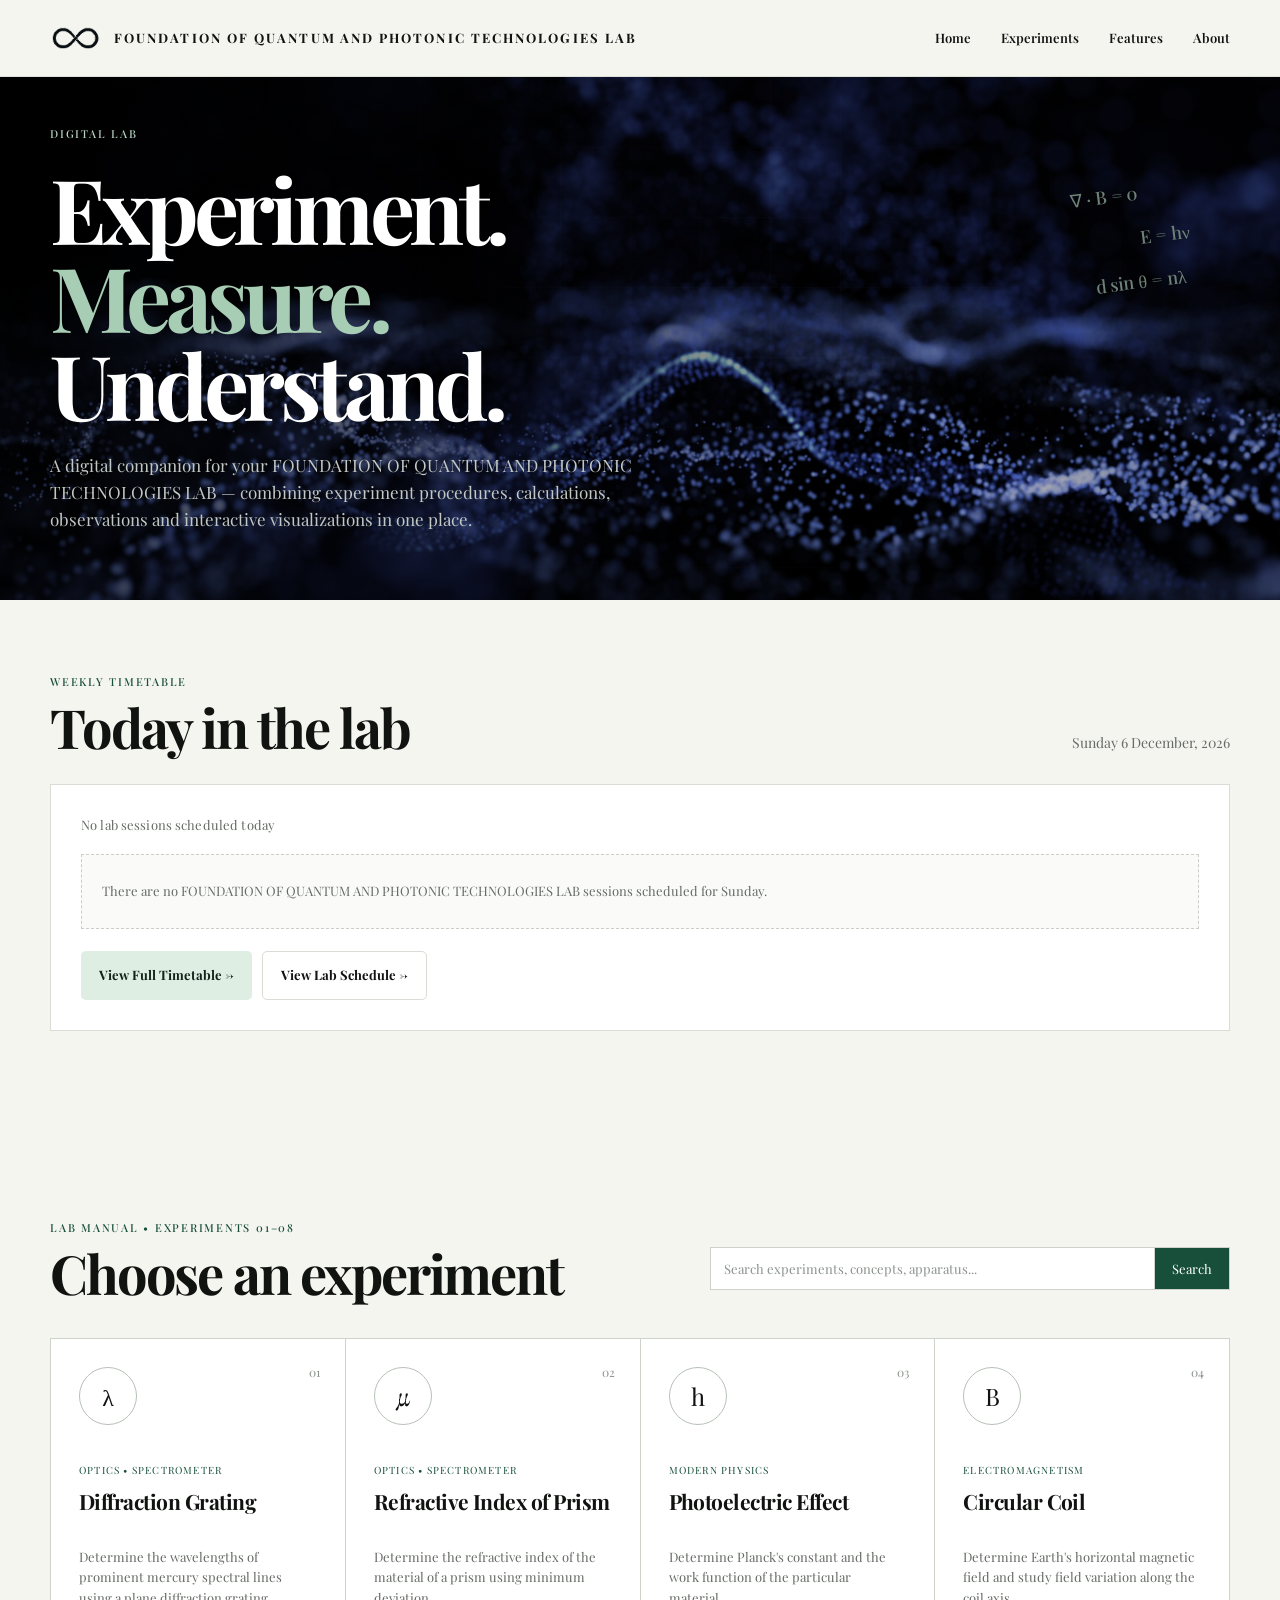
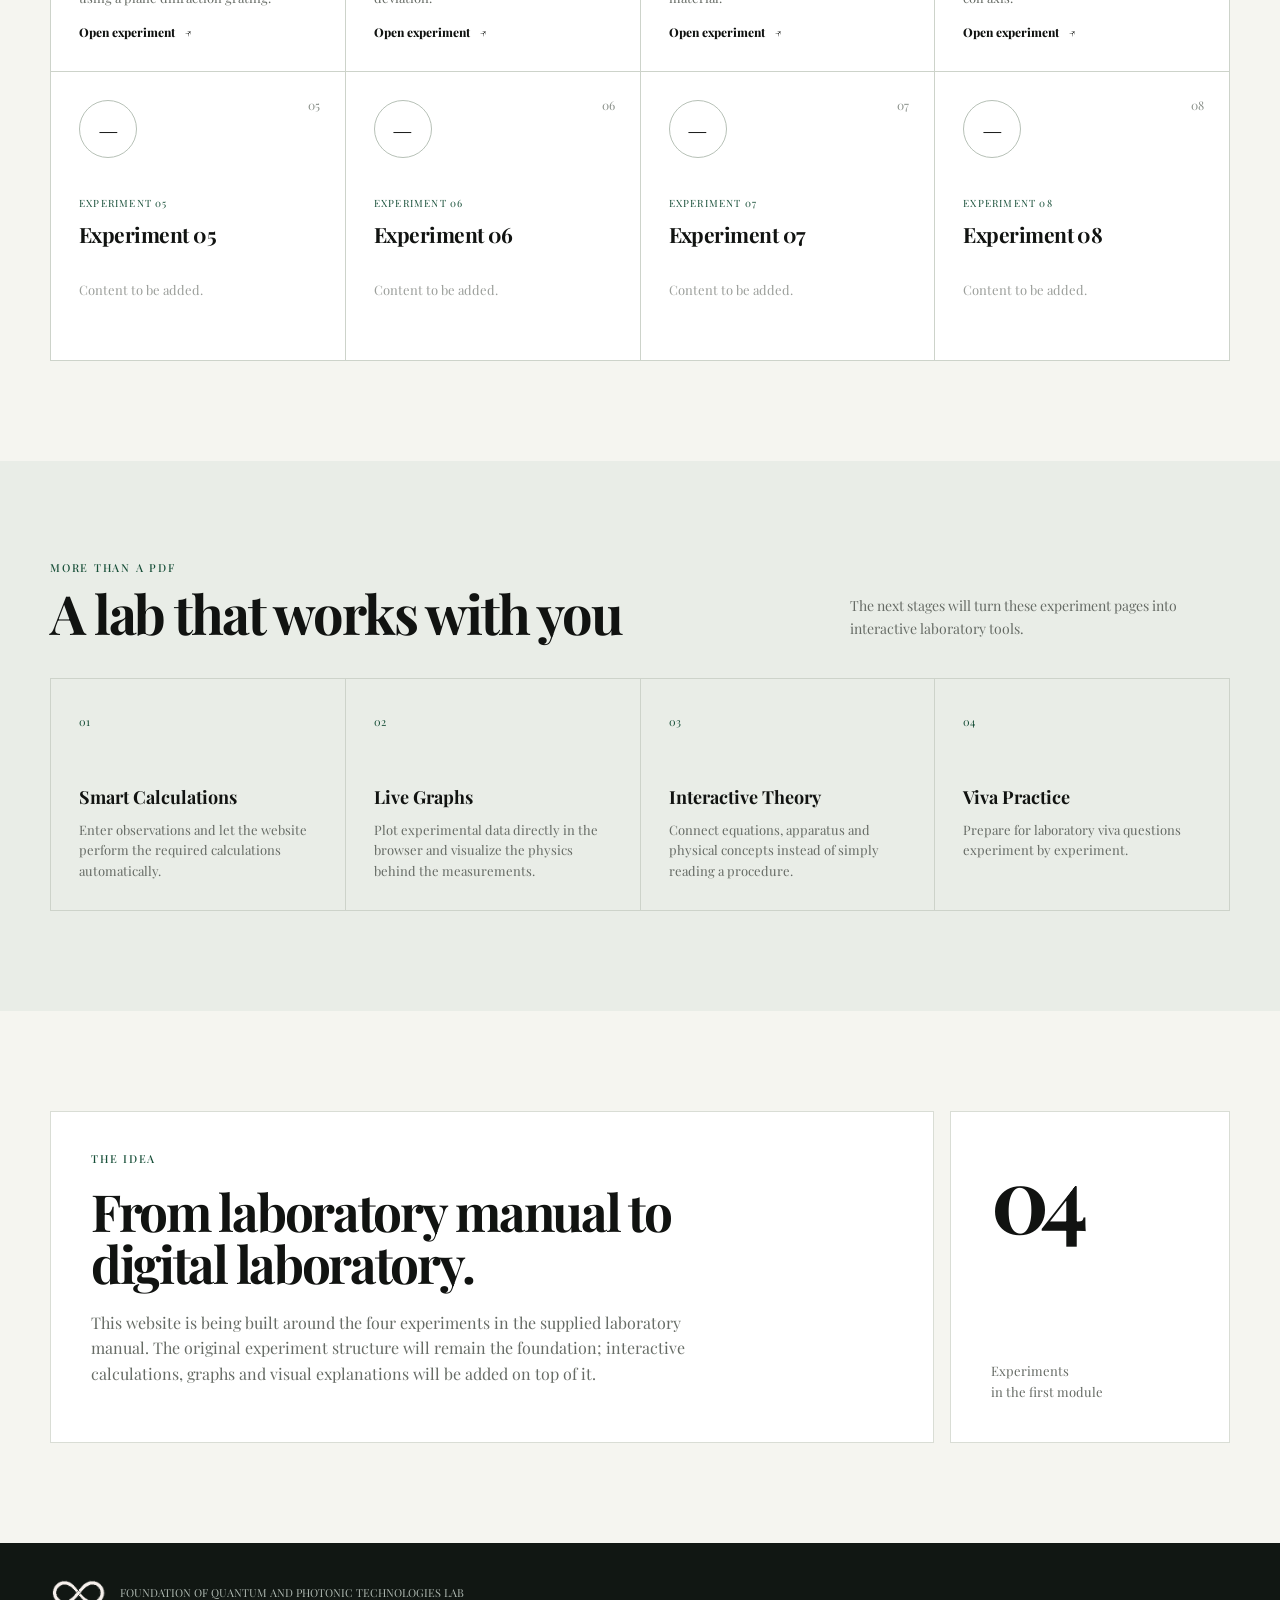
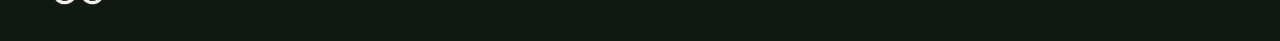
==== index.html @ fe09e34f "Add files via upload" ====
<!DOCTYPE html>
<html lang="en">
<head>
<link rel="preconnect" href="https://fonts.googleapis.com">
<link rel="preconnect" href="https://fonts.gstatic.com" crossorigin>
<link href="https://fonts.googleapis.com/css2?family=Playfair+Display:wght@400;500;600;700&display=swap" rel="stylesheet">
  <meta charset="UTF-8">
  <meta name="viewport" content="width=device-width, initial-scale=1.0">
  <meta name="description" content="Interactive FOUNDATION OF QUANTUM AND PHOTONIC TECHNOLOGIES LAB">
  <title>FOUNDATION OF QUANTUM AND PHOTONIC TECHNOLOGIES LAB</title>
  <link rel="stylesheet" href="style.css">
<style id="playfair-global">
html, body, body * {
  font-family: "Playfair Display", Georgia, serif !important;
}
</style>
</head>
<body>
  <header class="site-header">
    <nav class="nav container">
      <a class="brand" href="#">
        <span class="brand-mark" aria-hidden="true"><img src="infinity-logo.png" alt=""></span>
        <span>
          <strong>FOUNDATION OF QUANTUM AND PHOTONIC TECHNOLOGIES LAB</strong>
        </span>
      </a>

      <button class="menu-toggle" aria-label="Open navigation">☰</button>

      <div class="nav-links">
        <a href="#home">Home</a>
        <a href="#experiments">Experiments</a>
        <a href="#features">Features</a>
        <a href="#about">About</a>
      </div>
    </nav>
  </header>

  <main>
    <section id="home" class="hero">
      <div class="hero-grid"></div>
      <div class="container hero-content">
        <div class="eyebrow">DIGITAL LAB</div>
        <h1>Experiment.<br><span>Measure.</span> Understand.</h1>
        <p>
          A digital companion for your FOUNDATION OF QUANTUM AND PHOTONIC TECHNOLOGIES LAB —
          combining experiment procedures, calculations, observations and
          interactive visualizations in one place.
        </p>
      </div>

      <div class="hero-equation" aria-hidden="true">
        <span>∇ · B = 0</span>
        <span>E = hν</span>
        <span>d sin θ = nλ</span>
      </div>
    </section>

    <section id="today-lab" class="section today-section">
      <div class="container">
        <div class="section-heading today-heading">
          <div>
            <div class="eyebrow">WEEKLY TIMETABLE</div>
            <h2>Today in the lab</h2>
          </div>
          <div class="today-date" id="today-date">Loading today's schedule…</div>
        </div>

        <div class="today-panel">
          <div class="today-status" id="today-status"></div>
          <div class="session-list" id="session-list" aria-live="polite"></div>
          <div class="today-actions">
            <a class="button primary" href="Engineering_Physics_Odd_Sem_Time_Table_2026.pdf" target="_blank" rel="noopener">View Full Timetable →</a>
            <a class="button secondary dark-button" href="lab-schedule.html" target="_blank" rel="noopener">View Lab Schedule →</a>
          </div>
        </div>
      </div>
    </section>

    <section id="experiments" class="section container">
      <div class="section-heading">
        <div>
          <div class="eyebrow">LAB MANUAL • EXPERIMENTS 01–08</div>
          <h2>Choose an experiment</h2>
        </div>
        <div class="experiment-search-heading">
          <label class="sr-only" for="lab-search">Search experiments and concepts</label>
          <div class="lab-search-wrap experiment-search-wrap">
            <input id="lab-search" type="search" autocomplete="off" placeholder="Search experiments, concepts, apparatus...">
            <button id="lab-search-button" type="button">Search</button>
          </div>
          <div id="lab-search-results" class="lab-search-results experiment-search-results" aria-live="polite"></div>
        </div>
      </div>

      <div class="experiment-grid">
        <article class="experiment-card featured">
          <div class="card-number">01</div>
          <div class="card-icon">λ</div>
          <div class="card-body">
            <span class="tag">OPTICS • SPECTROMETER</span>
            <h3>Diffraction Grating</h3>
            <p>Determine the wavelengths of prominent mercury spectral lines using a plane diffraction grating.</p>
            <a href="experiment-01.html">Open experiment <span>↗</span></a>
          </div>
        </article>

        <article class="experiment-card">
          <div class="card-number">02</div>
          <div class="card-icon">μ</div>
          <div class="card-body">
            <span class="tag">OPTICS • SPECTROMETER</span>
            <h3>Refractive Index of Prism</h3>
            <p>Determine the refractive index of the material of a prism using minimum deviation.</p>
            <a href="experiment-02.html">Open experiment <span>↗</span></a>
          </div>
        </article>

        <article class="experiment-card">
          <div class="card-number">03</div>
          <div class="card-icon">h</div>
          <div class="card-body">
            <span class="tag">MODERN PHYSICS</span>
            <h3>Photoelectric Effect</h3>
            <p>Determine Planck's constant and the work function of the particular material.</p>
            <a href="experiment-03.html">Open experiment <span>↗</span></a>
          </div>
        </article>

        <article class="experiment-card">
          <div class="card-number">04</div>
          <div class="card-icon">B</div>
          <div class="card-body">
            <span class="tag">ELECTROMAGNETISM</span>
            <h3>Circular Coil</h3>
            <p>Determine Earth's horizontal magnetic field and study field variation along the coil axis.</p>
            <a href="experiment-04.html">Open experiment <span>↗</span></a>
          </div>
        </article>
        <article class="experiment-card placeholder-card">
          <div class="card-number">05</div>
          <div class="card-icon">—</div>
          <div class="card-body">
            <span class="tag">EXPERIMENT 05</span>
            <h3>Experiment 05</h3>
            <p>Content to be added.</p>
          </div>
        </article>

        <article class="experiment-card placeholder-card">
          <div class="card-number">06</div>
          <div class="card-icon">—</div>
          <div class="card-body">
            <span class="tag">EXPERIMENT 06</span>
            <h3>Experiment 06</h3>
            <p>Content to be added.</p>
          </div>
        </article>

        <article class="experiment-card placeholder-card">
          <div class="card-number">07</div>
          <div class="card-icon">—</div>
          <div class="card-body">
            <span class="tag">EXPERIMENT 07</span>
            <h3>Experiment 07</h3>
            <p>Content to be added.</p>
          </div>
        </article>

        <article class="experiment-card placeholder-card">
          <div class="card-number">08</div>
          <div class="card-icon">—</div>
          <div class="card-body">
            <span class="tag">EXPERIMENT 08</span>
            <h3>Experiment 08</h3>
            <p>Content to be added.</p>
          </div>
        </article>
      </div>
    </section>

    <section id="features" class="section feature-section">
      <div class="container">
        <div class="section-heading">
          <div>
            <div class="eyebrow">MORE THAN A PDF</div>
            <h2>A lab that works with you</h2>
          </div>
          <p>The next stages will turn these experiment pages into interactive laboratory tools.</p>
        </div>

        <div class="feature-grid">
          <div class="feature">
            <span>01</span>
            <h3>Smart Calculations</h3>
            <p>Enter observations and let the website perform the required calculations automatically.</p>
          </div>
          <div class="feature">
            <span>02</span>
            <h3>Live Graphs</h3>
            <p>Plot experimental data directly in the browser and visualize the physics behind the measurements.</p>
          </div>
          <div class="feature">
            <span>03</span>
            <h3>Interactive Theory</h3>
            <p>Connect equations, apparatus and physical concepts instead of simply reading a procedure.</p>
          </div>
          <div class="feature">
            <span>04</span>
            <h3>Viva Practice</h3>
            <p>Prepare for laboratory viva questions experiment by experiment.</p>
          </div>
        </div>
      </div>
    </section>

    <section id="about" class="about section container">
      <div class="about-panel">
        <div class="eyebrow">THE IDEA</div>
        <h2>From laboratory manual to digital laboratory.</h2>
        <p>
          This website is being built around the four experiments in the supplied
          laboratory manual. The original experiment structure will remain the
          foundation; interactive calculations, graphs and visual explanations
          will be added on top of it.
        </p>
      </div>
      <div class="about-stat">
        <strong>04</strong>
        <span>Experiments<br>in the first module</span>
      </div>
    </section>
  </main>

  <footer>
    <div class="container footer-inner">
      <span class="footer-brand"><span class="footer-mark" aria-hidden="true"><img src="infinity-logo.png" alt=""></span><span>FOUNDATION OF QUANTUM AND PHOTONIC TECHNOLOGIES LAB</span></span>
    </div>
  </footer>

  <script src="script.js"></script>
<script>
  // Rotate the home-page hero image by day. Everyone sees the same design on the same day.
  (function () {
    const hero = document.querySelector('.hero');
    if (!hero) return;
    const heroImages = [
      'hero-blue.jpg',
      'hero-orange.jpg',
      'hero-fiber.jpg'
    ];
    const dayIndex = new Date().getDay(); // Sun = 0, Mon = 1, ... Sat = 6
    const imageIndex = dayIndex % heroImages.length;
    hero.style.setProperty('--hero-image', `url("${heroImages[imageIndex]}")`);
    hero.dataset.heroDay = dayIndex;
  })();
</script>

<style id="v30-header-height-refinement">
/* V30: slightly taller experiment header for clearer separation from quick access. */
.exp-hero, .exp4-hero {
  padding-top: 45px !important;
  padding-bottom: 34px !important;
}
@media (max-width: 900px) {
  .exp-hero, .exp4-hero {
    padding-top: 34px !important;
    padding-bottom: 26px !important;
  }
}
</style>
</body>
</html>
---- style.css ----
@import url("https://fonts.googleapis.com/css2?family=Playfair+Display:wght@400;500;600;700&display=swap");
@import url('https://fonts.googleapis.com/css2?family=Manrope:wght@400;500;600;700;800&display=swap');

:root {
  --bg: #f5f5f0;
  --surface: #ffffff;
  --ink: #111311;
  --muted: #666b65;
  --line: #d9ddd5;
  --accent: #174f38;
  --accent-2: #dce9df;
  --dark: #111713;
  --max: 1180px;
}

* { box-sizing: border-box; }
html { scroll-behavior: smooth; }
body {
  margin: 0;
  background: var(--bg);
  color: var(--ink);
  font-family: "Manrope", sans-serif;
  line-height: 1.6;
}
a { color: inherit; text-decoration: none; }
.container { width: min(calc(100% - 40px), var(--max)); margin: auto; }

.site-header {
  position: sticky; top: 0; z-index: 50;
  background: rgba(245,245,240,.9);
  backdrop-filter: blur(16px);
  border-bottom: 1px solid rgba(217,221,213,.8);
}
.nav {
  min-height: 76px; display: flex; align-items: center; justify-content: space-between;
}
.brand { display:flex; align-items:center; gap:12px; }
.brand-mark {
  width:40px; height:40px; display:grid; place-items:center;
  border:1px solid var(--ink); border-radius:50%; font-size:22px;
}
.brand strong { display:block; font-size:13px; letter-spacing:.16em; }
.brand small { display:block; color:var(--muted); font-size:10px; letter-spacing:.03em; }
.nav-links { display:flex; gap:30px; font-size:13px; font-weight:600; }
.nav-links a:hover { color:var(--accent); }
.menu-toggle { display:none; background:none; border:0; font-size:24px; }

.hero {
  min-height: 500px; position:relative; overflow:hidden;
  background: var(--dark); color:white; display:flex; align-items:center;
  isolation:isolate;
}
.hero::before {
  content:""; position:absolute; inset:0; z-index:-2;
  background-image: var(--hero-image, url("hero-blue.jpg"));
  background-size:cover; background-position:center;
  background-repeat:no-repeat;
  transform:scale(1.015);
}
/* A restrained overlay keeps the typography readable without hiding the physics imagery. */
.hero::after {
  content:""; position:absolute; inset:0; z-index:-1;
  background:linear-gradient(90deg, rgba(0,0,0,.68) 0%, rgba(0,0,0,.54) 42%, rgba(0,0,0,.28) 75%, rgba(0,0,0,.38) 100%);
}
.hero-grid {
  position:absolute; inset:0; opacity:.07; z-index:0; pointer-events:none;
  background-image: linear-gradient(rgba(255,255,255,.2) 1px, transparent 1px),
                    linear-gradient(90deg, rgba(255,255,255,.2) 1px, transparent 1px);
  background-size: 70px 70px;
  mask-image: radial-gradient(circle at 60% 45%, black, transparent 70%);
}
.hero-content { position:relative; z-index:2; padding:50px 0; }
.eyebrow {
  font: 500 11px/1.2 "Manrope", sans-serif;
  letter-spacing:.16em; color:var(--accent);
}
.hero .eyebrow { color:#b7d5c1; }
.hero h1 {
  font-size:clamp(48px, 7vw, 92px); line-height:.98;
  letter-spacing:-.055em; max-width:800px; margin:24px 0;
}
.hero h1 span { color:#a7cdb4; }
.hero p { max-width:620px; color:#c2c8c3; font-size:17px; }
.hero-actions { display:flex; gap:12px; margin-top:34px; flex-wrap:wrap; }
.button {
  display:inline-flex; align-items:center; padding:13px 18px;
  border-radius:5px; font-size:13px; font-weight:700;
}
.button.primary { background:#dfeee3; color:#142319; }
.button.secondary { border:1px solid #536158; color:white; }
.hero-equation {
  position:absolute; right:7%; top:20%; display:flex; flex-direction:column;
  gap:20px; color:#6f8276; font:500 18px "Manrope",sans-serif;
  transform:rotate(-7deg);
}
.hero-equation span:nth-child(2) { margin-left:65px; }
.hero-equation span:nth-child(3) { margin-left:15px; }

.section { padding:100px 0; }
.section-heading {
  display:flex; justify-content:space-between; gap:40px; align-items:end; margin-bottom:38px;
}
.section-heading h2 { font-size:clamp(34px,5vw,54px); line-height:1; letter-spacing:-.04em; margin:12px 0 0; }
.section-heading > p { max-width:380px; color:var(--muted); font-size:14px; margin:0; }


.experiment-search-heading { width:min(520px, 100%); margin-top:4px; }
.experiment-search-wrap { max-width:none; margin-top:0; }
.experiment-search-results { max-width:none; }
@media (max-width: 720px) { .experiment-search-heading { width:100%; margin-top:18px; } }
.experiment-grid { display:grid; grid-template-columns:repeat(2,1fr); gap:16px; }
.experiment-card {
  min-height:300px; background:var(--surface); border:1px solid var(--line);
  padding:28px; position:relative; display:flex; flex-direction:column;
  transition:transform .2s, border-color .2s;
}
.experiment-card:hover { transform:translateY(-4px); border-color:#9ca89d; }
.experiment-card.featured { background:#edf3ed; }
.card-number { position:absolute; right:25px; top:25px; font:12px "Manrope",sans-serif; color:#8a908a; }
.card-icon {
  width:58px; height:58px; border:1px solid #b7c1b7; border-radius:50%;
  display:grid; place-items:center; font:24px "Manrope",sans-serif; margin-bottom:55px;
}
.tag { font:10px "Manrope",sans-serif; letter-spacing:.12em; color:var(--accent); }
.card-body h3 { font-size:25px; letter-spacing:-.03em; margin:9px 0; }
.card-body p { color:var(--muted); font-size:13px; max-width:440px; }
.card-body a { display:inline-block; margin-top:12px; font-size:12px; font-weight:800; }
.card-body a span { margin-left:6px; }

.feature-section { background:#e9ede7; }
.feature-grid { display:grid; grid-template-columns:repeat(4,1fr); gap:1px; background:#cdd3ca; border:1px solid #cdd3ca; }
.feature { background:#e9ede7; padding:28px; min-height:220px; }
.feature > span { font:11px "Manrope",sans-serif; color:var(--accent); }
.feature h3 { margin:50px 0 8px; font-size:18px; }
.feature p { margin:0; color:var(--muted); font-size:13px; }

.about { display:grid; grid-template-columns:1fr 280px; gap:16px; }
.about-panel, .about-stat { background:var(--surface); border:1px solid var(--line); padding:40px; }
.about-panel h2 { max-width:700px; font-size:clamp(32px,4vw,52px); line-height:1.02; letter-spacing:-.045em; margin:20px 0; }
.about-panel p { max-width:650px; color:var(--muted); }
.about-stat { display:flex; flex-direction:column; justify-content:space-between; }
.about-stat strong { font-size:90px; line-height:1; letter-spacing:-.08em; }
.about-stat span { color:var(--muted); font-size:13px; }

footer { background:var(--dark); color:#aeb8b1; padding:30px 0; font:11px "Manrope",sans-serif; }
.footer-inner { display:flex; justify-content:space-between; }

@media (max-width: 800px) {
  .nav-links {
    display:none; position:absolute; top:76px; left:0; right:0;
    background:var(--bg); padding:20px; border-bottom:1px solid var(--line);
    flex-direction:column; gap:16px;
  }
  .nav-links.open { display:flex; }
  .menu-toggle { display:block; }
  .hero { min-height:500px; }
  .hero-equation { opacity:.25; right:-30px; }
  .section-heading { flex-direction:column; align-items:start; }
  .experiment-grid, .feature-grid, .about { grid-template-columns:1fr; }
  .feature-grid { background:none; border:0; gap:1px; }
  .feature { min-height:auto; }
  .about-stat { min-height:220px; }
  .footer-inner { flex-direction:column; gap:8px; }
}

/* Academic typography: Playfair Display */
html, body, body * {
  font-family: "Playfair Display", Georgia, serif !important;
}

/* Experiment 02 visual sizing: keep the detailed prism diagram compact. */
.prism-diagram-small{display:block;width:50%;height:auto;max-width:450px;min-width:280px;margin:0 auto;}
@media(max-width:600px){.prism-diagram-small{width:88%;min-width:0;max-width:420px;}}
/* Header illustration removed from Experiment 02; let the hero text use the full width. */
.exp-hero-grid{grid-template-columns:1fr;}

/* Robust layout for all numbered step rows: keep formatted text inside the content column. */
.steps > li > .step-content { min-width: 0; display: block; overflow-wrap: normal; word-break: normal; }

/* Robust layout for theory fact rows: keep the numeral and text in separate columns. */
.facts-list li:before { content: none !important; display: none !important; }
.facts-list li {
  display: grid !important;
  grid-template-columns: 36px minmax(0, 1fr) !important;
  align-items: start;
  gap: 18px !important;
  line-height: 1.65 !important;
}
.facts-list .step-marker {
  display: block;
  font-size: 11px;
  line-height: 1.65;
  color: var(--accent);
  padding-top: 1px;
}
.facts-list .step-content {
  min-width: 0;
  display: block;
  overflow-wrap: normal;
  word-break: normal;
}
.facts-list .step-content strong {
  display: inline;
  line-height: inherit;
}
@media (max-width: 560px) {
  .facts-list li { grid-template-columns: 28px minmax(0, 1fr) !important; gap: 12px !important; }
}

/* Full-width page sections: prevent layout clipping/side overflow on desktop and mobile. */
html, body {
  width: 100%;
  max-width: 100%;
  overflow-x: hidden;
}

/* Background sections must span the complete viewport, while their inner
   content remains constrained by .container. */
.exp4-hero,
.site-header {
  width: 100%;
  max-width: none;
  margin-left: 0;
  margin-right: 0;
}

/* Keep the main content container centered without allowing wide children
   to expand the page itself. */
main.section.container,
.exp4-layout,
.exp4-layout > div {
  min-width: 0;
}

/* The observation table is intentionally horizontally scrollable inside its
   own wrapper; it must never create page-level horizontal scrolling. */
.table-wrap {
  max-width: 100%;
  overflow-x: auto;
  overflow-y: hidden;
}


/* FINAL ROBUST HERO REVEAL — EXPERIMENTS 01–04 ONLY
   The hero starts black with white text, while a white cover sits above it.
   The cover retracts from left to right, revealing the black header and title.
*/
.exp-hero,.exp4-hero{
 position:relative!important;isolation:isolate!important;overflow:hidden!important;
 background:#111713!important;color:#fff!important;
}
.exp-hero .hero-black,.exp4-hero .hero-black{
 position:absolute!important;inset:0!important;z-index:0!important;
 background:#111713!important;pointer-events:none!important;
}
.exp-hero .hero-white-cover,.exp4-hero .hero-white-cover{
 position:absolute!important;top:0!important;bottom:0!important;left:0!important;
 width:100%!important;z-index:3!important;background:#f5f5f0!important;
 animation:heroWhiteCoverSweep .9s cubic-bezier(.72,0,.18,1) .05s forwards!important;
 pointer-events:none!important;will-change:width!important;
}
.exp-hero .hero-content-reveal,.exp4-hero .hero-content-reveal{
 position:relative!important;z-index:2!important;
 color:#fff!important;
 opacity:1!important;
}
.exp-hero .hero-content-reveal h1,.exp4-hero .hero-content-reveal h1{color:#fff!important;}
.exp-hero .hero-content-reveal p,.exp4-hero .hero-content-reveal p{color:#c3cbc5!important;}
.exp-hero .hero-content-reveal .eyebrow,.exp4-hero .hero-content-reveal .eyebrow{color:#b7d5c1!important;}
@keyframes heroWhiteCoverSweep{
 from{width:100%}
 to{width:0}
}
@media(prefers-reduced-motion:reduce){
 .exp-hero .hero-white-cover,.exp4-hero .hero-white-cover{
  width:0!important;animation:none!important;
 }
}


/* Remove previous experimental reveal layers; use only the robust white-cover sweep. */
.exp-hero .hero-reveal,.exp4-hero .hero-reveal{display:none!important;}
.exp-hero .hero-text-base,.exp4-hero .hero-text-base{
  clip-path:none!important;
  animation:none!important;
}
.exp-hero .hero-content-reveal,.exp4-hero .hero-content-reveal{
  clip-path:none!important;
  animation:none!important;
  opacity:1!important;
}

/* DETERMINISTIC HEADER REVEAL FIX
   Experiments 01–04 only. Uses JS + CSS transition rather than CSS keyframes,
   so local file loading/caching cannot leave the white cover permanently visible. */

.exp-hero, .exp4-hero {
  position: relative !important;
  isolation: isolate !important;
  overflow: hidden !important;
  background: #111713 !important;
  color: #fff !important;
}

.exp-hero .hero-black, .exp4-hero .hero-black {
  position: absolute !important;
  inset: 0 !important;
  z-index: 0 !important;
  background: #111713 !important;
  display: block !important;
}

.exp-hero .hero-content-reveal, .exp4-hero .hero-content-reveal {
  position: relative !important;
  z-index: 1 !important;
  color: #fff !important;
}

.exp-hero .hero-content-reveal h1, .exp4-hero .hero-content-reveal h1 {
  color: #fff !important;
}
.exp-hero .hero-content-reveal p, .exp4-hero .hero-content-reveal p {
  color: #c3cbc5 !important;
}
.exp-hero .hero-content-reveal .eyebrow, .exp4-hero .hero-content-reveal .eyebrow {
  color: #b7d5c1 !important;
}

/* White curtain: it is visible at first, then JS moves it completely right. */
.exp-hero .hero-white-cover, .exp4-hero .hero-white-cover {
  position: absolute !important;
  inset: 0 !important;
  width: 100% !important;
  height: 100% !important;
  z-index: 5 !important;
  display: block !important;
  background: #f5f5f0 !important;
  transform: translateX(0) !important;
  transition: transform 0.90s cubic-bezier(.72,0,.18,1) !important;
  animation: none !important;
  opacity: 1 !important;
  pointer-events: none !important;
  will-change: transform !important;
}

/* The title is physically underneath the white curtain, so it cannot be
   seen until the curtain passes over it. */
.exp-hero .hero-content-reveal, .exp4-hero .hero-content-reveal {
  clip-path: none !important;
  opacity: 1 !important;
  animation: none !important;
}

.exp-hero.header-reveal-start .hero-white-cover,
.exp4-hero.header-reveal-start .hero-white-cover {
  transform: translateX(0) !important;
}

.exp-hero.header-reveal-done .hero-white-cover,
.exp4-hero.header-reveal-done .hero-white-cover {
  transform: translateX(101%) !important;
}

@media (prefers-reduced-motion: reduce) {
  .exp-hero .hero-white-cover,
  .exp4-hero .hero-white-cover {
    transition: none !important;
    transform: translateX(101%) !important;
  }
}


/* TODAY IN THE LAB — dynamic timetable */
.today-section { background:#f5f5f0; padding-top:75px; padding-bottom:90px; }
.today-heading { margin-bottom:30px; }
.today-date { color:var(--muted); font-size:14px; text-align:right; }
.today-panel { background:var(--surface); border:1px solid var(--line); padding:30px; }
.today-status { font-size:13px; color:var(--muted); margin-bottom:18px; letter-spacing:.01em; }
.session-list { display:grid; gap:10px; }
.session-card { display:grid; grid-template-columns:145px 1fr; gap:24px; align-items:center; border:1px solid var(--line); background:#f7f8f5; padding:18px 20px; }
.session-time { font-size:18px; line-height:1.2; }
.session-time small { display:block; margin-top:4px; font-size:10px; letter-spacing:.12em; color:var(--muted); }
.session-main { border-left:1px solid var(--line); padding-left:24px; }
.session-main strong { display:block; font-size:17px; }
.session-main span { display:block; margin-top:4px; color:var(--muted); font-size:12px; }
.today-empty { padding:26px 20px; border:1px dashed #c9cec7; color:var(--muted); font-size:13px; background:#fafbf8; }
.today-actions { display:flex; gap:10px; flex-wrap:wrap; margin-top:22px; }
.today-actions .dark-button { color:var(--ink) !important; border:1px solid var(--line); background:transparent; text-decoration:none; }
.today-actions .dark-button:hover { color:var(--ink) !important; background:#f1f4ef; }
@media(max-width:600px){ .today-panel { padding:20px; } .today-date { text-align:left; } .session-card { grid-template-columns:1fr; gap:10px; } .session-main { border-left:0; border-top:1px solid var(--line); padding-left:0; padding-top:12px; } .today-actions .button { width:100%; justify-content:center; } }

/* Lab identity mark — matching infinity symbol in a circle */
.brand-mark {
  font-family: Georgia, 'Times New Roman', serif !important;
  font-size: 26px;
  line-height: 1;
}
.footer-brand { display:flex; align-items:center; gap:12px; }
.footer-mark {
  width:40px; height:40px; display:grid; place-items:center;
  border:1px solid currentColor; border-radius:50%;
  font-family: Georgia, 'Times New Roman', serif !important;
  font-size:24px; line-height:1;
  color:#dceee2;
  flex:0 0 auto;
}

/* V13 refinement: compact experiment cards and full-width experiment content */
.experiment-card {
  min-height: 0 !important;
}
.experiment-card .card-icon {
  margin-bottom: 34px !important;
}

/* Let experiment content use the complete column to the right of the quick-access navigation. */
.exp-layout > div,
.exp4-layout > div {
  min-width: 0 !important;
  width: 100% !important;
}
.exp-layout .prose,
.exp4-layout .prose,
.exp-layout .steps,
.exp4-layout .steps {
  max-width: none !important;
  width: 100% !important;
}
.exp-layout .content-block,
.exp4-layout .content-block {
  width: 100% !important;
}
/* Updated infinity logo — standalone mark, no surrounding circle */
.brand-mark { border:0 !important; width:52px !important; height:38px !important; display:flex !important; align-items:center !important; justify-content:center !important; font-size:0 !important; }
.brand-mark img { width:48px; height:auto; display:block; }
.footer-mark { border:0 !important; width:58px !important; height:38px !important; display:flex !important; align-items:center !important; justify-content:center !important; font-size:0 !important; }
.footer-mark img { width:54px; height:auto; display:block; filter: invert(1); }

/* V18: four-column experiment showcase, aligned like the feature reference */
.experiment-grid {
  grid-template-columns: repeat(4, minmax(0, 1fr));
  gap: 1px;
  background: #cdd3ca;
  border: 1px solid #cdd3ca;
}

.experiment-card {
  min-height: 285px !important;
  border: 0 !important;
  border-radius: 0 !important;
  padding: 28px !important;
  background: var(--surface);
}

.experiment-card.featured {
  background: var(--surface);
}

.experiment-card:hover,
.experiment-card:focus-within {
  background: #edf3ed;
  border-color: #9fb4a5 !important;
  box-shadow: inset 0 0 0 1px #9fb4a5;
}

.experiment-card .card-icon {
  margin-bottom: 30px !important;
}

.experiment-card .card-body {
  margin-top: auto;
}

.experiment-card .card-body h3 {
  font-size: 21px !important;
  line-height: 1.12 !important;
  letter-spacing: -.025em !important;
  margin: 9px 0 10px !important;
  min-height: 47px;
  display: flex;
  align-items: flex-start;
}

.experiment-card .card-body p {
  margin: 0;
  min-height: 52px;
}

.experiment-card .card-body a {
  margin-top: 14px;
}

@media (max-width: 1050px) {
  .experiment-grid { grid-template-columns: repeat(2, minmax(0, 1fr)); }
}

@media (max-width: 600px) {
  .experiment-grid { grid-template-columns: 1fr; }
  .experiment-card { min-height: 250px !important; }
}

/* V23: equal-width quick-access cells aligned exactly to the experiment content container. */
.exp-hero .quick-access-bar, .exp4-hero .quick-access-bar {
  width:100% !important;
  box-sizing:border-box !important;
  margin-left:0 !important;
  margin-right:0 !important;
  border-left:0 !important;
  border-right:0 !important;
}
.exp-hero .quick-access-inner, .exp4-hero .quick-access-inner {
  width:100% !important;
  max-width:none !important;
  margin:0 !important;
  padding:0 !important;
  display:grid !important;
  grid-template-columns:repeat(10, minmax(0, 1fr)) !important;
  gap:0 !important;
  min-height:50px !important;
}
.exp-hero .quick-access-label, .exp4-hero .quick-access-label {
  min-width:0 !important;
  width:auto !important;
  height:50px !important;
  display:flex !important;
  align-items:center !important;
  justify-content:center !important;
  padding:0 10px !important;
  box-sizing:border-box !important;
  border-right:1px solid rgba(195,203,197,.22) !important;
}
.exp-hero .quick-access-links, .exp4-hero .quick-access-links {
  display:contents !important;
  overflow:visible !important;
}
.exp-hero .quick-access-links a, .exp4-hero .quick-access-links a {
  width:auto !important;
  min-width:0 !important;
  height:50px !important;
  min-height:50px !important;
  padding:0 8px !important;
  box-sizing:border-box !important;
  justify-content:center !important;
  text-align:center !important;
  border-left:1px solid rgba(195,203,197,.22) !important;
  border-right:0 !important;
}
.exp-hero .quick-access-links a:last-child, .exp4-hero .quick-access-links a:last-child {
  border-right:1px solid rgba(195,203,197,.22) !important;
}
@media(max-width:900px){
  .exp-hero .quick-access-inner, .exp4-hero .quick-access-inner {
    grid-template-columns:repeat(10, minmax(92px, 1fr)) !important;
    overflow-x:auto !important;
  }
  .exp-hero .quick-access-label, .exp4-hero .quick-access-label {
    position:sticky !important; left:0 !important; z-index:2 !important;
    background:#111713 !important;
  }
}

/* V24: keep the quick-access boundary exactly aligned with the hero/content container. */
.exp-hero-grid > .quick-access-bar,
.exp4-hero > .container > .quick-access-bar {
  width: 100% !important;
  max-width: 100% !important;
  margin-left: 0 !important;
  margin-right: 0 !important;
  box-sizing: border-box !important;
}
.exp-hero-grid > .quick-access-bar {
  justify-self: stretch !important;
}


/* V25: placeholder cards for experiments 05–08. Content will be replaced later. */
.experiment-card.placeholder-card .card-body p { opacity: .65; }

/* V41: book/chapter reference blocks */
.deep-references{margin-top:24px;padding:24px 26px;background:#fff;border:1px solid var(--line)}
.deep-references .eyebrow{margin-bottom:8px}
.deep-references-intro{margin:0 0 18px;max-width:760px;color:var(--muted);font-size:13px;line-height:1.7}
.deep-reference-list{display:grid;grid-template-columns:1fr;gap:10px}
.deep-reference{border:1px solid #dfe3dd;background:#fafbf8;padding:15px 16px}
.deep-reference-title{font-size:13px;color:var(--ink);line-height:1.45}
.deep-reference-topic{margin-top:5px;font-size:11px;line-height:1.55;color:var(--muted)}
@media(max-width:900px){.deep-references{padding:20px}}

/* V42: Student quick-access tools for the completed Cycle 1 homepage. */
.student-tools-section { background:#f5f5f0; padding-top:80px; padding-bottom:85px; }
.student-tools-grid { display:grid; grid-template-columns:repeat(2,minmax(0,1fr)); gap:16px; }
.student-tool { position:relative; min-height:300px; padding:28px; border:1px solid var(--line); background:var(--surface); overflow:hidden; }
.student-tool.schedule-tool { background:#edf3ed; }
.student-tool-number { position:absolute; top:24px; right:26px; font-size:11px; color:var(--muted); letter-spacing:.08em; }
.student-tool-icon { width:48px; height:48px; border:1px solid #cdd3ca; border-radius:50%; display:flex; align-items:center; justify-content:center; font-size:25px; line-height:1; margin-bottom:46px; }
.student-tool-body .tag { display:block; margin-bottom:8px; }
.student-tool-body h3 { margin:0 0 10px; font-size:25px; letter-spacing:-.025em; }
.student-tool-body p { max-width:470px; margin:0 0 18px; color:var(--muted); font-size:13px; line-height:1.7; }
.student-tool-link { display:inline-flex; align-items:center; gap:8px; color:var(--ink); text-decoration:none; font-size:13px; border-bottom:1px solid #aeb8af; padding-bottom:4px; }
.student-tool-link:hover { border-color:var(--accent); color:var(--accent); }
.lab-search-wrap { display:flex; max-width:520px; margin-top:18px; border:1px solid #cdd3ca; background:#fff; }
.lab-search-wrap input { flex:1; min-width:0; border:0; outline:0; background:transparent; padding:12px 13px; font:13px "Playfair Display",Georgia,serif; color:var(--ink); }
.lab-search-wrap input::placeholder { color:#8b928d; }
.lab-search-wrap button { border:0; border-left:1px solid #cdd3ca; background:#174f3b; color:#fff; padding:0 17px; font:13px "Playfair Display",Georgia,serif; cursor:pointer; }
.lab-search-wrap button:hover { background:#123f30; }
.lab-search-results { max-width:520px; margin-top:10px; }
.lab-search-empty { color:var(--muted); font-size:12px; padding:8px 0; }
.lab-search-result { display:flex; align-items:flex-start; justify-content:space-between; gap:14px; padding:10px 0; border-top:1px solid #dfe3dd; text-decoration:none; color:var(--ink); }
.lab-search-result:first-child { border-top:0; }
.lab-search-result strong { display:block; font-size:13px; margin-bottom:3px; }
.lab-search-result span { display:block; color:var(--muted); font-size:11px; line-height:1.45; }
.lab-search-result .result-arrow { flex:0 0 auto; color:var(--accent); font-size:15px; }
.sr-only { position:absolute; width:1px; height:1px; padding:0; margin:-1px; overflow:hidden; clip:rect(0,0,0,0); white-space:nowrap; border:0; }
@media(max-width:800px){
  .student-tools-grid { grid-template-columns:1fr; }
  .student-tool { min-height:auto; }
}
@media(max-width:560px){
  .student-tools-section { padding-top:65px; padding-bottom:70px; }
  .student-tool { padding:22px; }
  .student-tool-icon { margin-bottom:34px; }
  .lab-search-wrap { flex-direction:column; }
  .lab-search-wrap button { min-height:44px; border-left:0; border-top:1px solid #cdd3ca; }
}

.lab-search-result span:not(.result-arrow){max-width:720px}.lab-search-result:hover{background:rgba(23,79,59,.035)}
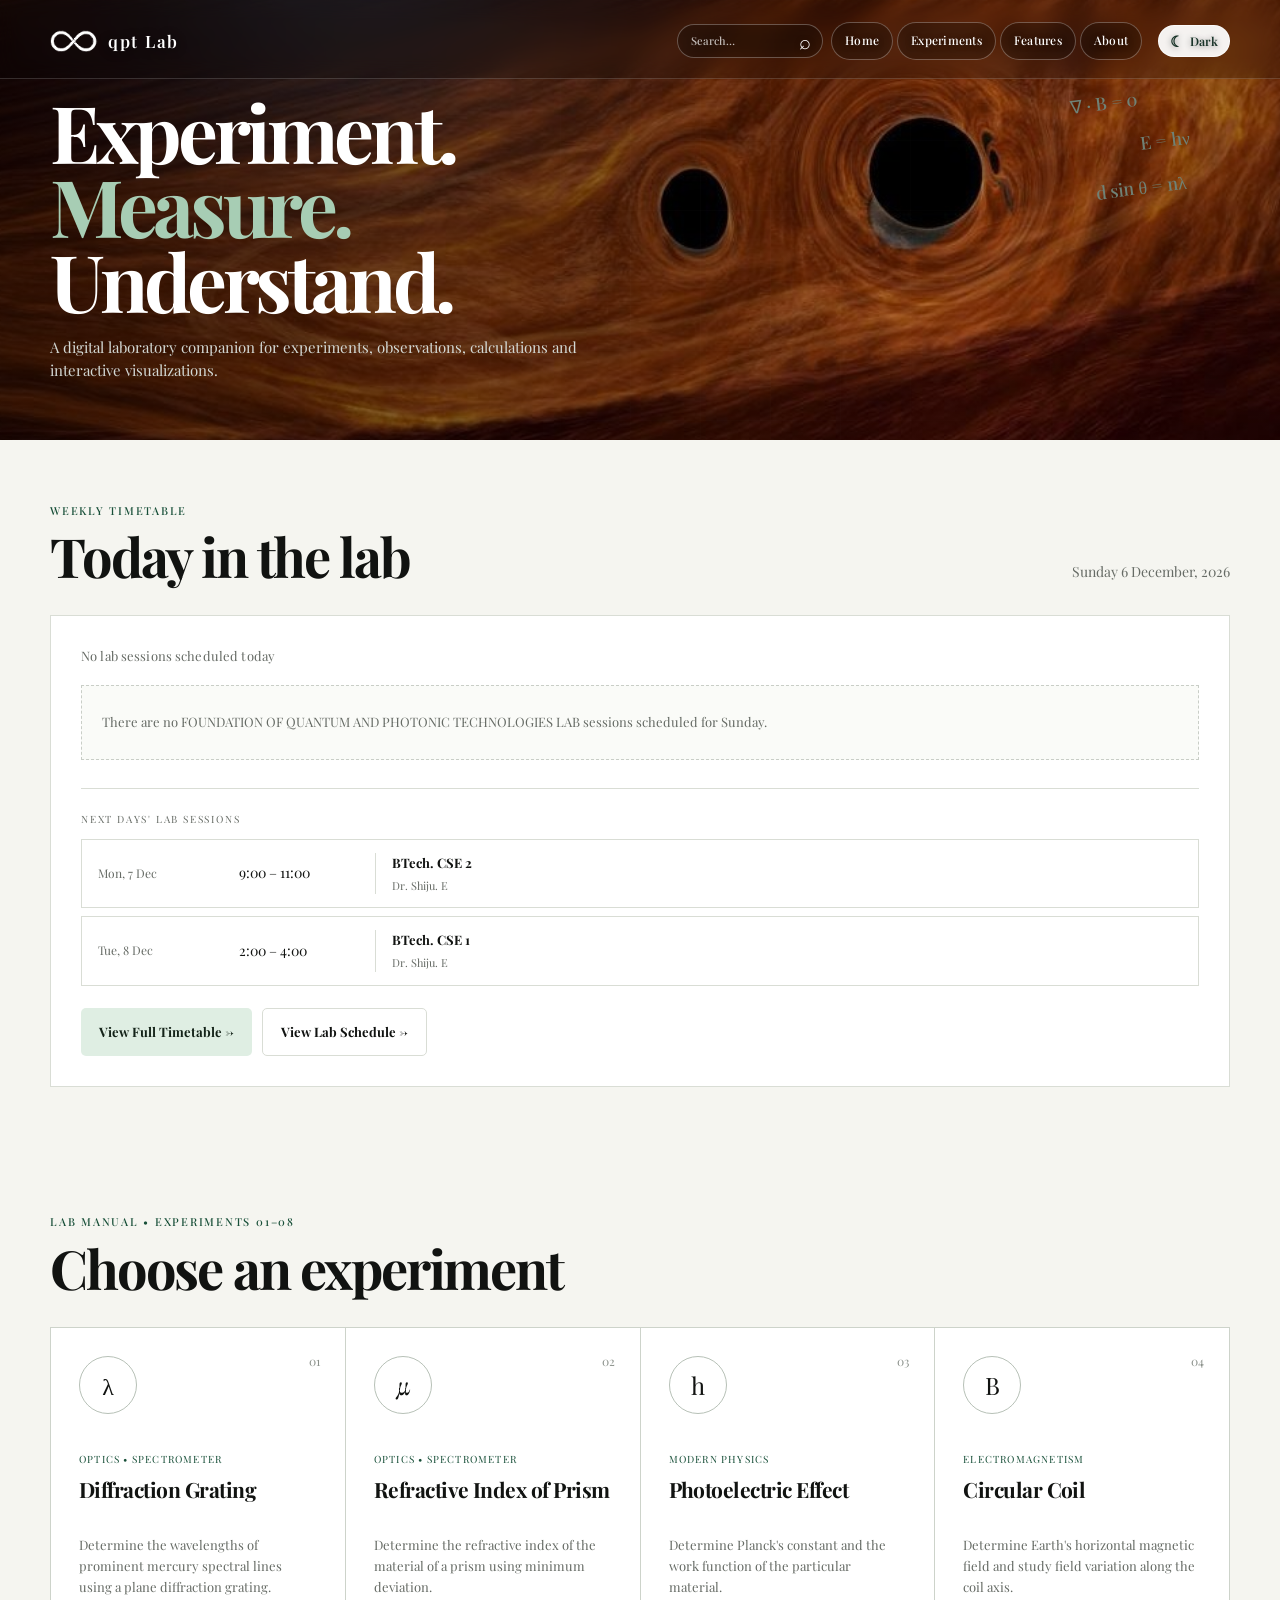
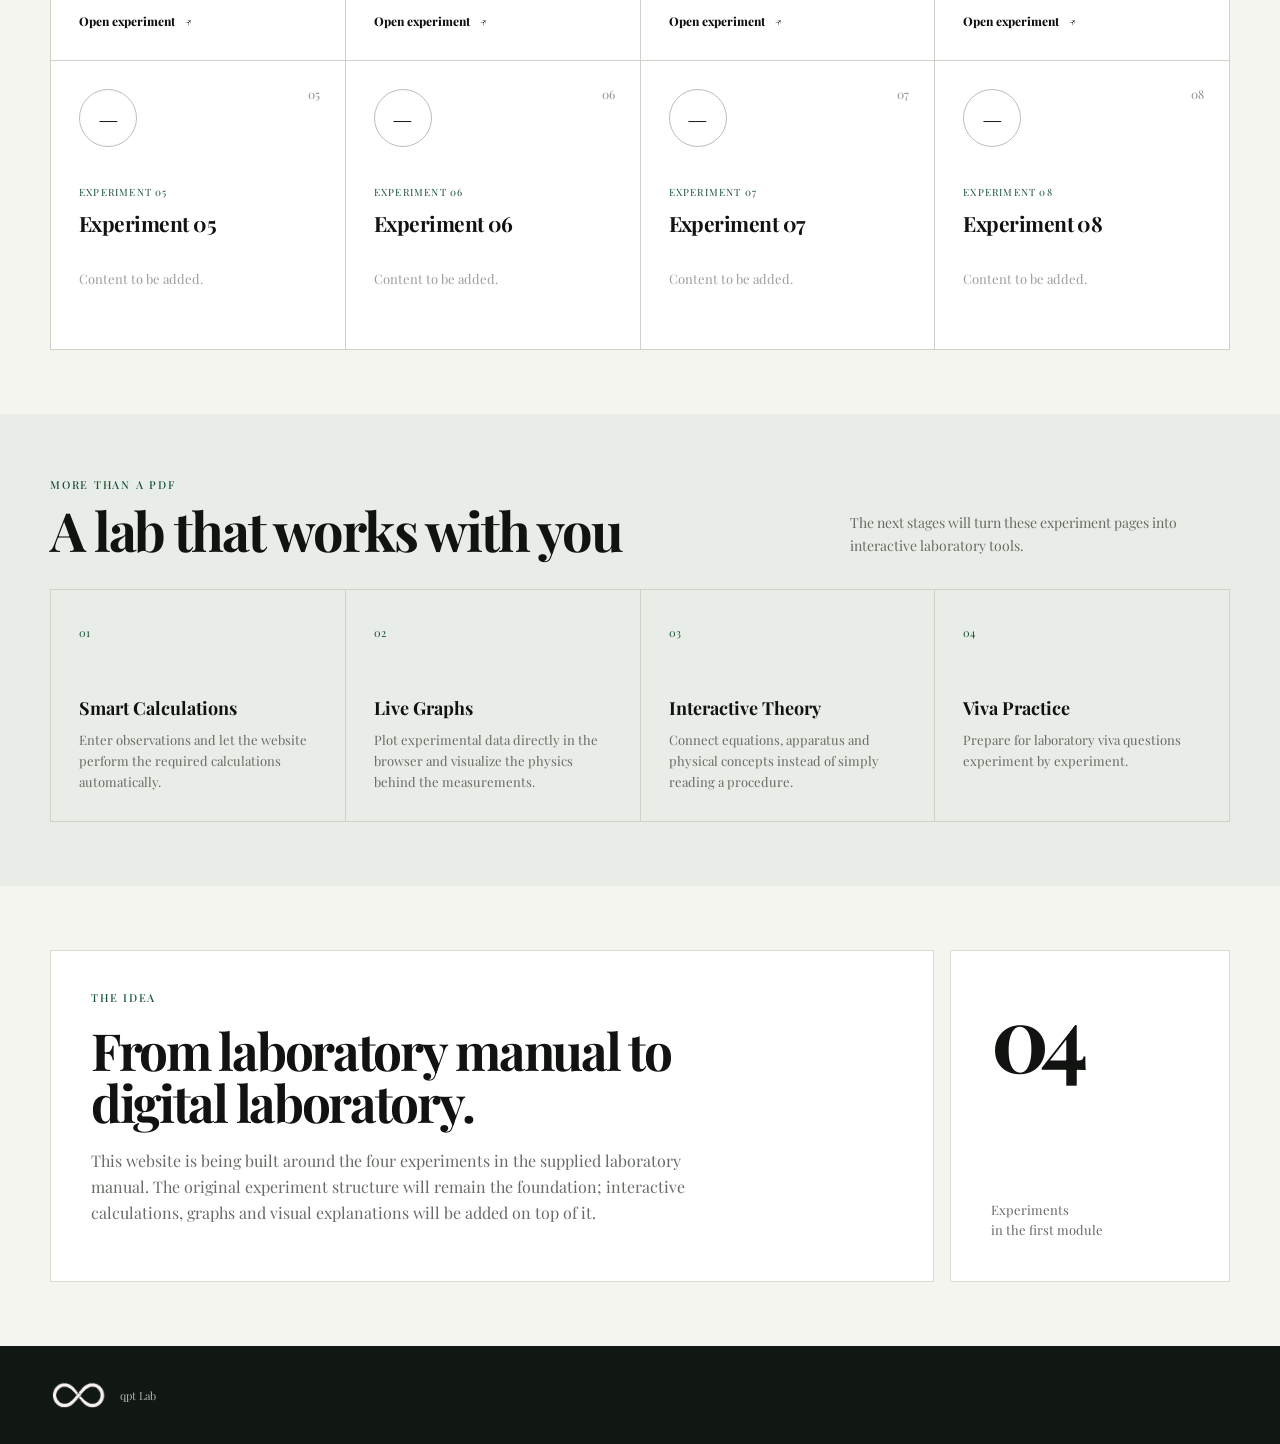
==== commit 3eeea4f6: "Add files via upload" ====
--- a/index.html
+++ b/index.html
@@ -9,6 +9,14 @@
   <meta name="description" content="Interactive FOUNDATION OF QUANTUM AND PHOTONIC TECHNOLOGIES LAB">
   <title>FOUNDATION OF QUANTUM AND PHOTONIC TECHNOLOGIES LAB</title>
   <link rel="stylesheet" href="style.css">
+  <script>
+    // TOMORROW PREVIEW: force the next day's background (hero-daily-4.jpg).
+    // This preview ZIP is intentionally fixed to tomorrow's image; the normal v30
+    // website continues to select the background automatically by calendar day.
+    (function () {
+      document.documentElement.style.setProperty("--hero-image", 'url("hero-daily-4.jpg")');
+    })();
+  </script>
 <style id="playfair-global">
 html, body, body * {
   font-family: "Playfair Display", Georgia, serif !important;
@@ -16,22 +24,29 @@
 </style>
 </head>
 <body>
-  <header class="site-header">
+  <header class="site-header home-site-header">
     <nav class="nav container">
-      <a class="brand" href="#">
+      <a class="brand" href="#home" aria-label="QPT Lab home">
         <span class="brand-mark" aria-hidden="true"><img src="infinity-logo.png" alt=""></span>
-        <span>
-          <strong>FOUNDATION OF QUANTUM AND PHOTONIC TECHNOLOGIES LAB</strong>
-        </span>
+        <span class="brand-name">qpt Lab</span>
       </a>
 
       <button class="menu-toggle" aria-label="Open navigation">☰</button>
 
-      <div class="nav-links">
-        <a href="#home">Home</a>
-        <a href="#experiments">Experiments</a>
-        <a href="#features">Features</a>
-        <a href="#about">About</a>
+      <div class="home-nav-tools">
+        <div class="nav-search" id="nav-search">
+          <label class="sr-only" for="nav-search-input">Search the lab</label>
+          <input id="nav-search-input" type="search" autocomplete="off" spellcheck="false" placeholder="Search…" aria-label="Search experiments, concepts and apparatus" aria-controls="nav-search-results" aria-expanded="false">
+          <button id="nav-search-button" type="button" aria-label="Search" title="Search">⌕</button>
+          <div id="nav-search-results" class="nav-search-results" role="listbox" aria-label="Search results"></div>
+        </div>
+        <div class="nav-links">
+          <a href="#home">Home</a>
+          <a href="#experiments">Experiments</a>
+          <a href="#features">Features</a>
+          <a href="#about">About</a>
+        </div>
+        <button class="theme-toggle" type="button" aria-label="Switch to dark mode" title="Switch to dark mode"><span class="theme-icon">☾</span><span class="theme-label">Dark</span></button>
       </div>
     </nav>
   </header>
@@ -40,14 +55,13 @@
     <section id="home" class="hero">
       <div class="hero-grid"></div>
       <div class="container hero-content">
-        <div class="eyebrow">DIGITAL LAB</div>
-        <h1>Experiment.<br><span>Measure.</span> Understand.</h1>
-        <p>
-          A digital companion for your FOUNDATION OF QUANTUM AND PHOTONIC TECHNOLOGIES LAB —
-          combining experiment procedures, calculations, observations and
-          interactive visualizations in one place.
+        <h1>Experiment.<br><span>Measure.</span><br>Understand.</h1>
+        <p class="hero-description">
+          A digital laboratory companion for experiments, observations, calculations and
+          interactive visualizations.
         </p>
       </div>
+
 
       <div class="hero-equation" aria-hidden="true">
         <span>∇ · B = 0</span>
@@ -69,6 +83,8 @@
         <div class="today-panel">
           <div class="today-status" id="today-status"></div>
           <div class="session-list" id="session-list" aria-live="polite"></div>
+          <div class="upcoming-heading">NEXT DAYS' LAB SESSIONS</div>
+          <div class="upcoming-list" id="upcoming-list" aria-live="polite"></div>
           <div class="today-actions">
             <a class="button primary" href="Engineering_Physics_Odd_Sem_Time_Table_2026.pdf" target="_blank" rel="noopener">View Full Timetable →</a>
             <a class="button secondary dark-button" href="lab-schedule.html" target="_blank" rel="noopener">View Lab Schedule →</a>
@@ -82,14 +98,6 @@
         <div>
           <div class="eyebrow">LAB MANUAL • EXPERIMENTS 01–08</div>
           <h2>Choose an experiment</h2>
-        </div>
-        <div class="experiment-search-heading">
-          <label class="sr-only" for="lab-search">Search experiments and concepts</label>
-          <div class="lab-search-wrap experiment-search-wrap">
-            <input id="lab-search" type="search" autocomplete="off" placeholder="Search experiments, concepts, apparatus...">
-            <button id="lab-search-button" type="button">Search</button>
-          </div>
-          <div id="lab-search-results" class="lab-search-results experiment-search-results" aria-live="polite"></div>
         </div>
       </div>
 
@@ -234,28 +242,11 @@
 
   <footer>
     <div class="container footer-inner">
-      <span class="footer-brand"><span class="footer-mark" aria-hidden="true"><img src="infinity-logo.png" alt=""></span><span>FOUNDATION OF QUANTUM AND PHOTONIC TECHNOLOGIES LAB</span></span>
+      <span class="footer-brand"><span class="footer-mark" aria-hidden="true"><img src="infinity-logo.png" alt=""></span><span>qpt Lab</span></span>
     </div>
   </footer>
 
   <script src="script.js"></script>
-<script>
-  // Rotate the home-page hero image by day. Everyone sees the same design on the same day.
-  (function () {
-    const hero = document.querySelector('.hero');
-    if (!hero) return;
-    const heroImages = [
-      'hero-blue.jpg',
-      'hero-orange.jpg',
-      'hero-fiber.jpg'
-    ];
-    const dayIndex = new Date().getDay(); // Sun = 0, Mon = 1, ... Sat = 6
-    const imageIndex = dayIndex % heroImages.length;
-    hero.style.setProperty('--hero-image', `url("${heroImages[imageIndex]}")`);
-    hero.dataset.heroDay = dayIndex;
-  })();
-</script>
-
 <style id="v30-header-height-refinement">
 /* V30: slightly taller experiment header for clearer separation from quick access. */
 .exp-hero, .exp4-hero {
@@ -269,5 +260,24 @@
   }
 }
 </style>
+<style id="qptlab-dark-final">
+html[data-theme="dark"] .site-header{background:rgba(17,21,19,.94)!important;border-bottom-color:#39423d!important}
+html[data-theme="dark"] .nav-links{background:#111513!important}
+html[data-theme="dark"] .nav-links a{color:var(--ink)}
+html[data-theme="dark"] .content-block h2,html[data-theme="dark"] .section-heading h2,html[data-theme="dark"] .card-body h3,html[data-theme="dark"] .feature h3,html[data-theme="dark"] .about-panel h2{color:var(--ink)}
+html[data-theme="dark"] .exp-hero,html[data-theme="dark"] .exp4-hero{background:#0b0e0c!important}
+html[data-theme="dark"] .lab-panel,html[data-theme="dark"] .visual-box,html[data-theme="dark"] .video-box,html[data-theme="dark"] .viva,html[data-theme="dark"] .result{color:var(--ink)!important}
+html[data-theme="dark"] .video-heading-content p,html[data-theme="dark"] .caption,html[data-theme="dark"] .formula-note,html[data-theme="dark"] .note{color:var(--muted)!important}
+html[data-theme="dark"] .obs-table th{color:var(--ink)!important;background:#252d28!important}
+html[data-theme="dark"] .obs-table td{background:#171c19!important;color:var(--ink)!important}
+html[data-theme="dark"] .obs-table input,html[data-theme="dark"] .field input{background:#0f1311!important;color:#eef2ee!important;border-color:#48534c!important}
+html[data-theme="dark"] .button.secondary{color:#eef2ee!important;border-color:#536158!important}
+html[data-theme="dark"] .quick-access-inner{color:var(--ink)!important}
+html[data-theme="dark"] .quick-access-label{color:var(--muted)!important}
+html[data-theme="dark"] .today-section,html[data-theme="dark"] .schedule-section{background:var(--bg)!important}
+html[data-theme="dark"] .session-card,html[data-theme="dark"] .today-empty{background:var(--surface)!important;border-color:var(--line)!important;color:var(--ink)!important}
+html[data-theme="dark"] .session-main span{color:var(--muted)!important}
+</style>
+<script src="theme.js"></script>
 </body>
 </html>
--- a/style.css
+++ b/style.css
@@ -36,23 +36,116 @@
 }
 .brand { display:flex; align-items:center; gap:12px; }
 .brand-mark {
-  width:40px; height:40px; display:grid; place-items:center;
-  border:1px solid var(--ink); border-radius:50%; font-size:22px;
-}
+  width:42px; height:42px; display:grid; place-items:center;
+  border:0; border-radius:0; font-size:22px;
+}
+.brand-mark img { width:42px; height:42px; object-fit:contain; display:block; }
+.brand-name { font:600 14px/1.1 "Manrope", sans-serif; letter-spacing:.08em; text-transform:none; }
 .brand strong { display:block; font-size:13px; letter-spacing:.16em; }
 .brand small { display:block; color:var(--muted); font-size:10px; letter-spacing:.03em; }
 .nav-links { display:flex; gap:30px; font-size:13px; font-weight:600; }
 .nav-links a:hover { color:var(--accent); }
 .menu-toggle { display:none; background:none; border:0; font-size:24px; }
 
+/* Homepage: navigation floats over the hero, like a modern landing-page masthead. */
+.home-site-header {
+  position:absolute; top:0; left:0; right:0; z-index:50;
+  background:transparent;
+  border-bottom:0;
+  backdrop-filter:none;
+}
+.home-site-header .nav {
+  min-height:72px;
+  padding-top:4px;
+}
+.home-site-header .brand {
+  color:#fff;
+  text-shadow:0 1px 10px rgba(0,0,0,.55);
+}
+.home-site-header .brand-name {
+  color:#fff;
+  font-size:14px;
+  font-weight:600;
+  letter-spacing:.08em;
+}
+.home-site-header .brand-mark img {
+  filter:brightness(0) invert(1);
+}
+.home-site-header .nav-links {
+  gap:4px;
+  align-items:center;
+}
+.home-site-header .nav-links a {
+  color:#fff;
+  background:rgba(10,15,18,.16);
+  border:1px solid rgba(255,255,255,.28);
+  border-radius:999px;
+  padding:7px 14px;
+  font-size:11px;
+  font-weight:500;
+  letter-spacing:.02em;
+  backdrop-filter:blur(7px);
+  -webkit-backdrop-filter:blur(7px);
+  text-shadow:0 1px 6px rgba(0,0,0,.45);
+}
+.home-site-header .nav-links a:hover {
+  color:#fff;
+  background:rgba(255,255,255,.12);
+  border-color:rgba(255,255,255,.55);
+  transform:translateY(-1px);
+}
+.home-site-header .theme-toggle {
+  color:#fff;
+  background:rgba(10,15,18,.16);
+  border-color:rgba(255,255,255,.32);
+  backdrop-filter:blur(7px);
+  -webkit-backdrop-filter:blur(7px);
+  text-shadow:0 1px 6px rgba(0,0,0,.45);
+}
+.home-site-header .theme-toggle:hover {
+  color:#fff;
+  background:rgba(255,255,255,.12);
+  border-color:rgba(255,255,255,.55);
+}
+
+/* Homepage navigation search: compact, transparent and overlaid so results never change header height. */
+.home-nav-tools{display:flex;align-items:center;gap:8px;margin-left:auto;position:relative;z-index:120;}
+.nav-search{position:relative;display:flex;align-items:center;height:34px;border:1px solid rgba(255,255,255,.28);border-radius:999px;background:rgba(10,15,18,.16);backdrop-filter:blur(7px);-webkit-backdrop-filter:blur(7px);transition:width .2s ease,border-color .2s ease,background .2s ease;}
+.nav-search:focus-within{border-color:rgba(255,255,255,.55);background:rgba(10,15,18,.25);}
+.nav-search input{width:112px;min-width:0;border:0;outline:0;background:transparent;color:#fff;padding:7px 4px 7px 13px;font:500 11px/1.1 "Manrope",sans-serif;}
+.nav-search input::placeholder{color:rgba(255,255,255,.72);}
+.nav-search button{width:30px;height:30px;margin-right:2px;border:0;border-radius:50%;background:transparent;color:#fff;cursor:pointer;font:20px/1 Georgia,serif;padding:0;text-shadow:0 1px 6px rgba(0,0,0,.45);}
+.nav-search button:hover{background:rgba(255,255,255,.12);}
+.nav-search-results{position:absolute;top:calc(100% + 8px);right:0;width:320px;max-height:360px;overflow:auto;padding:7px;border:1px solid rgba(255,255,255,.22);border-radius:14px;background:rgba(10,15,18,.94);box-shadow:0 18px 45px rgba(0,0,0,.38);backdrop-filter:blur(16px);-webkit-backdrop-filter:blur(16px);display:none;}
+.nav-search-results.open{display:block;}
+.nav-search-result{display:block;width:100%;box-sizing:border-box;padding:10px 11px;border:0;border-radius:9px;text-decoration:none;color:#fff;text-align:left;background:transparent;cursor:pointer;}
+.nav-search-result:hover,.nav-search-result:focus{background:rgba(255,255,255,.10);outline:none;}
+.nav-search-result strong{display:block;font:600 12px/1.25 "Manrope",sans-serif;color:#fff;}
+.nav-search-result span{display:block;margin-top:3px;font:11px/1.4 "Manrope",sans-serif;color:rgba(255,255,255,.68);}
+.nav-search-result em{font-style:normal;color:#9bd8bb;}
+.nav-search-message{padding:11px;font:11px/1.45 "Manrope",sans-serif;color:rgba(255,255,255,.68);}
+.nav-search-results::-webkit-scrollbar{width:7px}.nav-search-results::-webkit-scrollbar-thumb{background:rgba(255,255,255,.2);border-radius:999px}
+.sr-only{position:absolute;width:1px;height:1px;padding:0;margin:-1px;overflow:hidden;clip:rect(0,0,0,0);white-space:nowrap;border:0;}
+@media (max-width:900px){
+  .home-nav-tools{gap:5px;}
+  .nav-search input{width:88px;}
+  .nav-search-results{width:min(310px,calc(100vw - 30px));right:0;}
+}
+@media (max-width:680px){
+  .home-nav-tools{flex-wrap:nowrap;}
+  .nav-search{order:0;}
+  .nav-search input{width:72px;padding-left:10px;}
+  .nav-search button{width:28px;}
+}
+
 .hero {
-  min-height: 500px; position:relative; overflow:hidden;
+  min-height: 440px; position:relative; overflow:hidden;
   background: var(--dark); color:white; display:flex; align-items:center;
   isolation:isolate;
 }
 .hero::before {
   content:""; position:absolute; inset:0; z-index:-2;
-  background-image: var(--hero-image, url("hero-blue.jpg"));
+  background-image: var(--hero-image, url("qpt-hero-wave-clean3.webp"));
   background-size:cover; background-position:center;
   background-repeat:no-repeat;
   transform:scale(1.015);
@@ -60,7 +153,7 @@
 /* A restrained overlay keeps the typography readable without hiding the physics imagery. */
 .hero::after {
   content:""; position:absolute; inset:0; z-index:-1;
-  background:linear-gradient(90deg, rgba(0,0,0,.68) 0%, rgba(0,0,0,.54) 42%, rgba(0,0,0,.28) 75%, rgba(0,0,0,.38) 100%);
+  background:linear-gradient(90deg, rgba(0,0,0,.62) 0%, rgba(0,0,0,.42) 48%, rgba(0,0,0,.18) 78%, rgba(0,0,0,.32) 100%);
 }
 .hero-grid {
   position:absolute; inset:0; opacity:.07; z-index:0; pointer-events:none;
@@ -69,18 +162,28 @@
   background-size: 70px 70px;
   mask-image: radial-gradient(circle at 60% 45%, black, transparent 70%);
 }
-.hero-content { position:relative; z-index:2; padding:50px 0; }
+ .hero-content { position:relative; z-index:2; padding:62px 0 48px; max-width:var(--max); }
 .eyebrow {
   font: 500 11px/1.2 "Manrope", sans-serif;
   letter-spacing:.16em; color:var(--accent);
 }
 .hero .eyebrow { color:#b7d5c1; }
-.hero h1 {
-  font-size:clamp(48px, 7vw, 92px); line-height:.98;
-  letter-spacing:-.055em; max-width:800px; margin:24px 0;
+ .hero h1 {
+  font-size:clamp(48px, 6.2vw, 82px);
+  line-height:.94;
+  letter-spacing:-.055em;
+  max-width:760px;
+  margin:22px 0 18px;
+  font-weight:700;
 }
 .hero h1 span { color:#a7cdb4; }
-.hero p { max-width:620px; color:#c2c8c3; font-size:17px; }
+.hero .hero-description {
+  max-width:590px;
+  margin:0;
+  color:#d3d8d4;
+  font-size:15px;
+  line-height:1.55;
+}
 .hero-actions { display:flex; gap:12px; margin-top:34px; flex-wrap:wrap; }
 .button {
   display:inline-flex; align-items:center; padding:13px 18px;
@@ -88,6 +191,21 @@
 }
 .button.primary { background:#dfeee3; color:#142319; }
 .button.secondary { border:1px solid #536158; color:white; }
+.hero-visual-dots {
+  position:absolute;
+  left:30px;
+  bottom:30px;
+  z-index:3;
+  display:flex;
+  gap:6px;
+}
+.hero-visual-dots span {
+  width:6px;height:6px;border-radius:50%;
+  border:1px solid rgba(255,255,255,.75);
+  background:rgba(255,255,255,.12);
+}
+.hero-visual-dots span:first-child { background:#fff; }
+
 .hero-equation {
   position:absolute; right:7%; top:20%; display:flex; flex-direction:column;
   gap:20px; color:#6f8276; font:500 18px "Manrope",sans-serif;
@@ -107,7 +225,7 @@
 .experiment-search-heading { width:min(520px, 100%); margin-top:4px; }
 .experiment-search-wrap { max-width:none; margin-top:0; }
 .experiment-search-results { max-width:none; }
-@media (max-width: 720px) { .experiment-search-heading { width:100%; margin-top:18px; } }
+
 .experiment-grid { display:grid; grid-template-columns:repeat(2,1fr); gap:16px; }
 .experiment-card {
   min-height:300px; background:var(--surface); border:1px solid var(--line);
@@ -153,7 +271,11 @@
   }
   .nav-links.open { display:flex; }
   .menu-toggle { display:block; }
-  .hero { min-height:500px; }
+  .home-site-header .nav { min-height:70px; }
+  .hero { min-height:400px; }
+  .hero-content { padding:62px 0 42px; }
+  .hero h1 { font-size:clamp(34px, 9vw, 58px); }
+  .hero .hero-tagline { font-size:21px; }
   .hero-equation { opacity:.25; right:-30px; }
   .section-heading { flex-direction:column; align-items:start; }
   .experiment-grid, .feature-grid, .about { grid-template-columns:1fr; }
@@ -384,10 +506,18 @@
 .session-main strong { display:block; font-size:17px; }
 .session-main span { display:block; margin-top:4px; color:var(--muted); font-size:12px; }
 .today-empty { padding:26px 20px; border:1px dashed #c9cec7; color:var(--muted); font-size:13px; background:#fafbf8; }
+.upcoming-heading { margin-top:28px; margin-bottom:12px; padding-top:22px; border-top:1px solid var(--line); font-size:10px; letter-spacing:.18em; color:var(--muted); }
+.upcoming-list { display:grid; gap:8px; }
+.upcoming-card { display:grid; grid-template-columns:125px 120px 1fr; gap:16px; align-items:center; border:1px solid var(--line); background:transparent; padding:13px 16px; }
+.upcoming-date { font-size:12px; color:var(--muted); }
+.upcoming-time { font-size:14px; }
+.upcoming-main { border-left:1px solid var(--line); padding-left:16px; }
+.upcoming-main strong { display:block; font-size:13px; }
+.upcoming-main span { display:block; margin-top:3px; color:var(--muted); font-size:11px; }
 .today-actions { display:flex; gap:10px; flex-wrap:wrap; margin-top:22px; }
 .today-actions .dark-button { color:var(--ink) !important; border:1px solid var(--line); background:transparent; text-decoration:none; }
 .today-actions .dark-button:hover { color:var(--ink) !important; background:#f1f4ef; }
-@media(max-width:600px){ .today-panel { padding:20px; } .today-date { text-align:left; } .session-card { grid-template-columns:1fr; gap:10px; } .session-main { border-left:0; border-top:1px solid var(--line); padding-left:0; padding-top:12px; } .today-actions .button { width:100%; justify-content:center; } }
+@media(max-width:600px){ .today-panel { padding:20px; } .today-date { text-align:left; } .session-card { grid-template-columns:1fr; gap:10px; } .session-main { border-left:0; border-top:1px solid var(--line); padding-left:0; padding-top:12px; } .upcoming-card { grid-template-columns:1fr 1fr; gap:8px 12px; } .upcoming-main { grid-column:1 / -1; border-left:0; border-top:1px solid var(--line); padding-left:0; padding-top:9px; } .today-actions .button { width:100%; justify-content:center; } }
 
 /* Lab identity mark — matching infinity symbol in a circle */
 .brand-mark {
@@ -577,7 +707,7 @@
 .experiment-card.placeholder-card .card-body p { opacity: .65; }
 
 /* V41: book/chapter reference blocks */
-.deep-references{margin-top:24px;padding:24px 26px;background:#fff;border:1px solid var(--line)}
+.deep-references{margin-top:24px;padding:24px 26px;background:#eef3ed;border:1px solid #d1dbd1}
 .deep-references .eyebrow{margin-bottom:8px}
 .deep-references-intro{margin:0 0 18px;max-width:760px;color:var(--muted);font-size:13px;line-height:1.7}
 .deep-reference-list{display:grid;grid-template-columns:1fr;gap:10px}
@@ -624,3 +754,382 @@
 }
 
 .lab-search-result span:not(.result-arrow){max-width:720px}.lab-search-result:hover{background:rgba(23,79,59,.035)}
+
+
+/* V28: unified vertical rhythm across the homepage. */
+.section { padding: 64px 0 !important; }
+.today-section { padding-top: 64px !important; padding-bottom: 64px !important; }
+.section-heading { margin-bottom: 32px; }
+@media (max-width: 800px) {
+  .section { padding: 48px 0 !important; }
+  .today-section { padding-top: 48px !important; padding-bottom: 48px !important; }
+}
+
+/* Colored navigation boxes */
+.nav-links a {
+  padding: 8px 14px;
+  border: 1px solid transparent;
+  border-radius: 999px;
+  transition: background-color .2s ease, border-color .2s ease, color .2s ease, transform .2s ease;
+}
+
+@media (max-width: 800px) {
+  .nav-links a { display: block; width: 100%; }
+}
+
+/* V31: site-wide dark mode */
+.theme-toggle{
+  display:inline-flex;align-items:center;gap:7px;padding:7px 11px;border:1px solid var(--line);
+  border-radius:999px;background:var(--surface);color:var(--ink);font:600 12px "Playfair Display",Georgia,serif;
+  cursor:pointer;transition:background-color .2s ease,border-color .2s ease,color .2s ease,transform .2s ease;
+  margin-left:10px;white-space:nowrap;
+}
+.theme-toggle:hover{transform:translateY(-1px);border-color:var(--accent)}
+.theme-icon{font-size:15px;line-height:1}
+.nav .theme-toggle{flex:0 0 auto}
+
+html[data-theme="dark"]{
+  --bg:#111513;--surface:#1a201d;--ink:#eef2ee;--muted:#aab3ad;--line:#39423d;
+  --accent:#8fc7a7;--accent-2:#26382e;--dark:#0b0e0c;
+}
+html[data-theme="dark"] body{background:var(--bg);color:var(--ink)}
+html[data-theme="dark"] .site-header{background:rgba(17,21,19,.88);border-bottom-color:rgba(57,66,61,.9)}
+html[data-theme="dark"] .brand-mark{border-color:var(--ink)}
+/* V27: keep the QPT Lab infinity mark visible in dark mode on every page, including the homepage. */
+html[data-theme="dark"] .home-site-header .brand-mark img{filter:brightness(0) invert(1) !important;}
+html[data-theme="dark"] .home-site-header .brand-name{color:#fff !important;}
+html[data-theme="dark"] footer .footer-mark img{filter:invert(1) !important;}
+html[data-theme="dark"] .nav-links a:hover{color:var(--accent)}
+html[data-theme="dark"] .nav-links a:nth-child(1){background:#20382b;border-color:#31533f;color:#a9d6ba}
+html[data-theme="dark"] .nav-links a:nth-child(2){background:#223140;border-color:#354a5c;color:#aec9df}
+html[data-theme="dark"] .nav-links a:nth-child(3){background:#3b3524;border-color:#5b4e30;color:#dec994}
+html[data-theme="dark"] .nav-links a:nth-child(4){background:#382d3d;border-color:#55455d;color:#d0b8d8}
+html[data-theme="dark"] .nav-links a:nth-child(1):hover{background:#294936}
+html[data-theme="dark"] .nav-links a:nth-child(2):hover{background:#2c4052}
+html[data-theme="dark"] .nav-links a:nth-child(3):hover{background:#4a412c}
+html[data-theme="dark"] .nav-links a:nth-child(4):hover{background:#493a50}
+html[data-theme="dark"] .experiment-card,
+html[data-theme="dark"] .about-panel,
+html[data-theme="dark"] .about-stat,
+html[data-theme="dark"] .visual-box,
+html[data-theme="dark"] .lab-panel,
+html[data-theme="dark"] .viva,
+html[data-theme="dark"] .today-panel{background:var(--surface);border-color:var(--line)}
+html[data-theme="dark"] .experiment-card.featured{background:#202a24}
+html[data-theme="dark"] .feature-section{background:#18201c}
+html[data-theme="dark"] .feature-grid{background:#344039;border-color:#344039}
+html[data-theme="dark"] .feature{background:#18201c}
+html[data-theme="dark"] .feature p,
+html[data-theme="dark"] .card-body p,
+html[data-theme="dark"] .about-panel p,
+html[data-theme="dark"] .section-heading>p,
+html[data-theme="dark"] .about-stat span{color:var(--muted)}
+html[data-theme="dark"] .equation{background:#202b24}
+html[data-theme="dark"] .chip{background:#202621;border-color:var(--line);color:var(--ink)}
+html[data-theme="dark"] .visual-box{background:#171c19}
+html[data-theme="dark"] .lab-panel{background:#171c19}
+html[data-theme="dark"] .field input,
+html[data-theme="dark"] .obs-table input{background:#111613;color:var(--ink);border-color:#48534c}
+html[data-theme="dark"] .obs-table th{background:#252d28;border-color:var(--line)}
+html[data-theme="dark"] .obs-table td{border-color:var(--line)}
+html[data-theme="dark"] .result{background:#202b24;border-color:#35453b}
+html[data-theme="dark"] .button-reset{background:#1a201d;color:var(--ink);border-color:var(--line)}
+html[data-theme="dark"] .note{background:#1d2420;color:var(--muted)}
+html[data-theme="dark"] .quick-access-bar{background:#151a17!important;border-color:var(--line)!important}
+html[data-theme="dark"] .quick-access-links a{color:var(--muted)!important}
+html[data-theme="dark"] .quick-access-links a:hover{color:var(--accent)!important}
+html[data-theme="dark"] .lab-search-wrap{background:#171c19;border-color:var(--line)}
+html[data-theme="dark"] .lab-search-wrap input{color:var(--ink)}
+html[data-theme="dark"] .lab-search-wrap input::placeholder{color:#7f8982}
+html[data-theme="dark"] .lab-search-wrap button{background:#2b684d;border-color:var(--line)}
+html[data-theme="dark"] .lab-search-result{color:var(--ink);border-color:var(--line)}
+html[data-theme="dark"] .lab-search-result:hover{background:rgba(143,199,167,.07)}
+html[data-theme="dark"] canvas{background:#101411;border-color:var(--line)}
+html[data-theme="dark"] footer{background:#090c0a}
+html[data-theme="dark"] .exp-hero,.exp4-hero{color:#fff}
+html[data-theme="dark"] .prose,
+html[data-theme="dark"] .steps li{color:#c0c8c3}
+html[data-theme="dark"] .side-nav a{color:var(--muted);border-color:var(--line)}
+html[data-theme="dark"] .side-nav a:hover{color:var(--accent)}
+html[data-theme="dark"] .theme-toggle{background:#1a201d;color:var(--ink);border-color:#4a564e}
+html[data-theme="dark"] .deep-references{background:#eef3ed!important;border-color:#d1dbd1!important;color:#111311!important}
+html[data-theme="dark"] .deep-references .eyebrow{color:#174f38!important}
+html[data-theme="dark"] .deep-references-intro{color:#666b65!important}
+html[data-theme="dark"] .deep-reference-title{color:#111311!important}
+html[data-theme="dark"] .deep-reference-topic{color:#666b65!important}
+
+/* Dark mode for the standalone schedule page */
+html[data-theme="dark"] body.schedule-page{background:#111513}
+html[data-theme="dark"] body.schedule-page header{background:#171c19!important;border-color:var(--line)!important}
+html[data-theme="dark"] body.schedule-page nav a{color:var(--ink)}
+html[data-theme="dark"] body.schedule-page .toolbar,
+html[data-theme="dark"] body.schedule-page .table-wrap,
+html[data-theme="dark"] body.schedule-page .cycle{background:#1a201d;border-color:var(--line)}
+html[data-theme="dark"] body.schedule-page .filter,
+html[data-theme="dark"] body.schedule-page .student-search-inline input,
+html[data-theme="dark"] body.schedule-page .student-search-inline button{background:#111613;color:var(--ink);border-color:var(--line)}
+html[data-theme="dark"] body.schedule-page .schedule-table th{background:#252d28}
+html[data-theme="dark"] body.schedule-page .schedule-table td,
+html[data-theme="dark"] body.schedule-page .schedule-table th{border-color:var(--line)}
+html[data-theme="dark"] body.schedule-page .action{background:#1a201d;color:var(--ink);border-color:var(--line)}
+html[data-theme="dark"] body.schedule-page footer{background:#090c0a}
+
+@media(max-width:800px){
+  .theme-toggle{margin-left:0;margin-top:4px;justify-content:center}
+  .nav-links.open .theme-toggle{display:inline-flex}
+}
+
+/* V32: site-wide dark theme variables and component overrides */
+html[data-theme="dark"] {
+  --bg:#0f1311;
+  --surface:#171c19;
+  --ink:#eef2ee;
+  --muted:#aab4ad;
+  --line:#39433d;
+  --accent:#8fc5a7;
+  --accent-2:#24382c;
+  --dark:#090c0a;
+  color-scheme:dark;
+}
+html[data-theme="dark"] body{background:var(--bg)!important;color:var(--ink)!important}
+html[data-theme="dark"] .site-header{background:rgba(15,19,17,.94)!important;border-bottom-color:var(--line)!important}
+html[data-theme="dark"] .nav-links a,html[data-theme="dark"] .brand strong,html[data-theme="dark"] .brand-title{color:var(--ink)!important}
+html[data-theme="dark"] .nav-links a:hover{color:var(--accent)!important}
+html[data-theme="dark"] .content-block h2,html[data-theme="dark"] .content-block h3,html[data-theme="dark"] .section-heading h2,html[data-theme="dark"] .card-body h3,html[data-theme="dark"] .feature h3,html[data-theme="dark"] .about-panel h2{color:var(--ink)!important}
+html[data-theme="dark"] .prose,html[data-theme="dark"] .steps li{color:#c5cec8!important}
+html[data-theme="dark"] .equation{background:#1d2821!important;color:var(--ink)!important;border-left-color:var(--accent)!important}
+html[data-theme="dark"] .chip{background:#1b211e!important;color:var(--ink)!important;border-color:var(--line)!important}
+html[data-theme="dark"] .visual-box,html[data-theme="dark"] .lab-panel,html[data-theme="dark"] .video-box,html[data-theme="dark"] .viva,html[data-theme="dark"] .result{background:var(--surface)!important;color:var(--ink)!important;border-color:var(--line)!important}
+html[data-theme="dark"] .field label,html[data-theme="dark"] .caption,html[data-theme="dark"] .formula-note,html[data-theme="dark"] .note,html[data-theme="dark"] .video-heading-content p{color:var(--muted)!important}
+html[data-theme="dark"] .field input,html[data-theme="dark"] .obs-table input{background:#0b0f0d!important;color:#eef2ee!important;border-color:#4a564e!important}
+html[data-theme="dark"] .obs-table th{background:#252d28!important;color:var(--ink)!important;border-color:var(--line)!important}
+html[data-theme="dark"] .obs-table td{background:#171c19!important;color:var(--ink)!important;border-color:var(--line)!important}
+html[data-theme="dark"] .button.secondary{background:#171c19!important;color:var(--ink)!important;border-color:#536158!important}
+html[data-theme="dark"] .quick-access-bar,html[data-theme="dark"] .quick-access-inner,html[data-theme="dark"] .quick-access-links a{background:var(--bg)!important;color:var(--ink)!important;border-color:var(--line)!important}
+html[data-theme="dark"] .quick-access-links a:hover,html[data-theme="dark"] .quick-access-links a.active{background:var(--accent-2)!important;color:var(--ink)!important}
+html[data-theme="dark"] .theme-toggle{background:#202923!important;color:#eef2ee!important;border-color:#536158!important}
+
+
+/* QPT Lab homepage header — transparent overlay on the hero */
+.home-site-header{
+  position:absolute !important;
+  top:0; left:0; right:0;
+  z-index:100 !important;
+  background:rgba(5,8,7,.22) !important;
+  border-bottom:1px solid rgba(255,255,255,.16) !important;
+  backdrop-filter:blur(10px);
+  -webkit-backdrop-filter:blur(10px);
+}
+.home-site-header .nav{
+  min-height:78px;
+}
+.home-site-header .brand{
+  color:#fff !important;
+  gap:10px;
+}
+.home-site-header .brand-name{
+  display:block;
+  color:#fff;
+  font-size:17px;
+  font-weight:600;
+  letter-spacing:.10em;
+  text-transform:none;
+  white-space:nowrap;
+}
+.home-site-header .brand-mark{
+  width:48px !important;
+  height:38px !important;
+  border:0 !important;
+}
+.home-site-header .brand-mark img{
+  width:48px;
+  filter:brightness(0) invert(1);
+}
+.home-site-header .nav-links{
+  align-items:center;
+  gap:10px;
+}
+.home-site-header .nav-links a{
+  font-size:12px;
+  padding:8px 13px;
+}
+.home-site-header .theme-toggle{
+  margin-left:2px;
+  background:rgba(255,255,255,.94);
+  color:#183327;
+  border-color:rgba(255,255,255,.75);
+}
+.home-site-header .theme-toggle:hover{
+  background:#fff;
+}
+html[data-theme="dark"] .home-site-header{
+  background:rgba(4,7,6,.30) !important;
+  border-bottom-color:rgba(255,255,255,.13) !important;
+}
+html[data-theme="dark"] .home-site-header .brand-name,
+html[data-theme="dark"] .home-site-header .brand{
+  color:#fff !important;
+}
+
+@media (max-width:800px){
+  .home-site-header .nav{
+    min-height:68px;
+  }
+  .home-site-header .brand-name{
+    font-size:14px;
+    letter-spacing:.07em;
+  }
+  .home-site-header .brand-mark,
+  .home-site-header .brand-mark img{
+    width:40px !important;
+  }
+  .home-site-header .nav-links{
+    background:rgba(10,14,12,.96) !important;
+    border:1px solid rgba(255,255,255,.14);
+    padding:12px;
+    border-radius:8px;
+  }
+  .home-site-header .theme-toggle{
+    margin-left:6px;
+  }
+}
+
+
+/* Homepage hero masthead remains over the hero in both themes. */
+html[data-theme="dark"] .home-site-header { background:transparent!important; border-bottom:0!important; }
+html[data-theme="dark"] .home-site-header .brand,
+html[data-theme="dark"] .home-site-header .brand-name,
+html[data-theme="dark"] .home-site-header .nav-links a { color:#fff!important; }
+html[data-theme="dark"] .home-site-header .brand-mark img { filter:brightness(0) invert(1); }
+
+
+@media (max-width: 800px) {
+  .home-site-header .nav {
+    min-height:64px;
+  }
+  .home-site-header .nav-links a {
+    border-radius:999px;
+  }
+  .hero-content {
+    padding-top:118px;
+    padding-bottom:70px;
+  }
+  .hero h1 {
+    font-size:clamp(42px, 12vw, 62px);
+  }
+  .home-site-header .theme-toggle {
+    margin-left:4px;
+  }
+}
+
+
+/* V19 — compact homepage hero/header spacing */
+.home-site-header + .hero {
+  min-height: 500px !important;
+}
+.home-site-header ~ .hero .hero-content {
+  padding-top: 92px !important;
+  padding-bottom: 42px !important;
+}
+@media (max-width: 900px) {
+  .home-site-header + .hero {
+    min-height: 480px !important;
+  }
+  .home-site-header ~ .hero .hero-content {
+    padding-top: 82px !important;
+    padding-bottom: 36px !important;
+  }
+}
+
+/* V21 — keep the homepage masthead/navigation visually identical in light and dark modes. */
+.home-site-header,
+html[data-theme="dark"] .home-site-header {
+  background:rgba(5,8,7,.22) !important;
+  border-bottom:1px solid rgba(255,255,255,.16) !important;
+  backdrop-filter:blur(10px) !important;
+  -webkit-backdrop-filter:blur(10px) !important;
+}
+.home-site-header .brand,
+.home-site-header .brand-name,
+html[data-theme="dark"] .home-site-header .brand,
+html[data-theme="dark"] .home-site-header .brand-name {
+  color:#fff !important;
+}
+.home-site-header .brand-mark img,
+html[data-theme="dark"] .home-site-header .brand-mark img {
+  filter:brightness(0) invert(1) !important;
+}
+.home-site-header .nav-links a,
+html[data-theme="dark"] .home-site-header .nav-links a,
+html[data-theme="dark"] .home-site-header .nav-links a:nth-child(1),
+html[data-theme="dark"] .home-site-header .nav-links a:nth-child(2),
+html[data-theme="dark"] .home-site-header .nav-links a:nth-child(3),
+html[data-theme="dark"] .home-site-header .nav-links a:nth-child(4) {
+  color:#fff !important;
+  background:rgba(10,15,18,.16) !important;
+  border:1px solid rgba(255,255,255,.28) !important;
+  box-shadow:none !important;
+}
+.home-site-header .nav-links a:hover,
+html[data-theme="dark"] .home-site-header .nav-links a:hover,
+html[data-theme="dark"] .home-site-header .nav-links a:nth-child(1):hover,
+html[data-theme="dark"] .home-site-header .nav-links a:nth-child(2):hover,
+html[data-theme="dark"] .home-site-header .nav-links a:nth-child(3):hover,
+html[data-theme="dark"] .home-site-header .nav-links a:nth-child(4):hover {
+  color:#fff !important;
+  background:rgba(255,255,255,.12) !important;
+  border-color:rgba(255,255,255,.55) !important;
+}
+.home-site-header .theme-toggle,
+html[data-theme="dark"] .home-site-header .theme-toggle {
+  background:rgba(255,255,255,.94) !important;
+  color:#183327 !important;
+  border-color:rgba(255,255,255,.75) !important;
+  box-shadow:none !important;
+}
+.home-site-header .theme-toggle:hover,
+html[data-theme="dark"] .home-site-header .theme-toggle:hover {
+  background:#fff !important;
+  color:#183327 !important;
+  border-color:#fff !important;
+}
+.home-site-header + .hero,
+html[data-theme="dark"] .home-site-header + .hero {
+  background-color:#000 !important;
+}
+
+@media (max-width:800px){
+  .home-site-header .nav-links,
+  html[data-theme="dark"] .home-site-header .nav-links {
+    background:rgba(10,14,12,.96) !important;
+    border-color:rgba(255,255,255,.14) !important;
+  }
+}
+
+
+/* V24 — keep homepage navigation controls grouped at the right */
+@media (min-width: 801px) {
+  .home-site-header .nav {
+    justify-content: flex-start;
+  }
+  .home-site-header .brand {
+    margin-right: auto;
+  }
+  .home-site-header .nav-links {
+    margin-left: auto;
+    gap: 4px;
+  }
+  .home-site-header .theme-toggle {
+    margin-left: 8px;
+  }
+}
+
+/* V26: keep the QPT Lab infinity mark visible on dark experiment pages. */
+html[data-theme="dark"] .site-header .brand-mark img {
+  filter: invert(1) brightness(1.08) !important;
+}
+
+/* Do not affect the homepage hero branding; its header logo is already light. */
+html[data-theme="dark"] .home-site-header .brand-mark img {
+  filter: brightness(0) invert(1) !important;
+}
